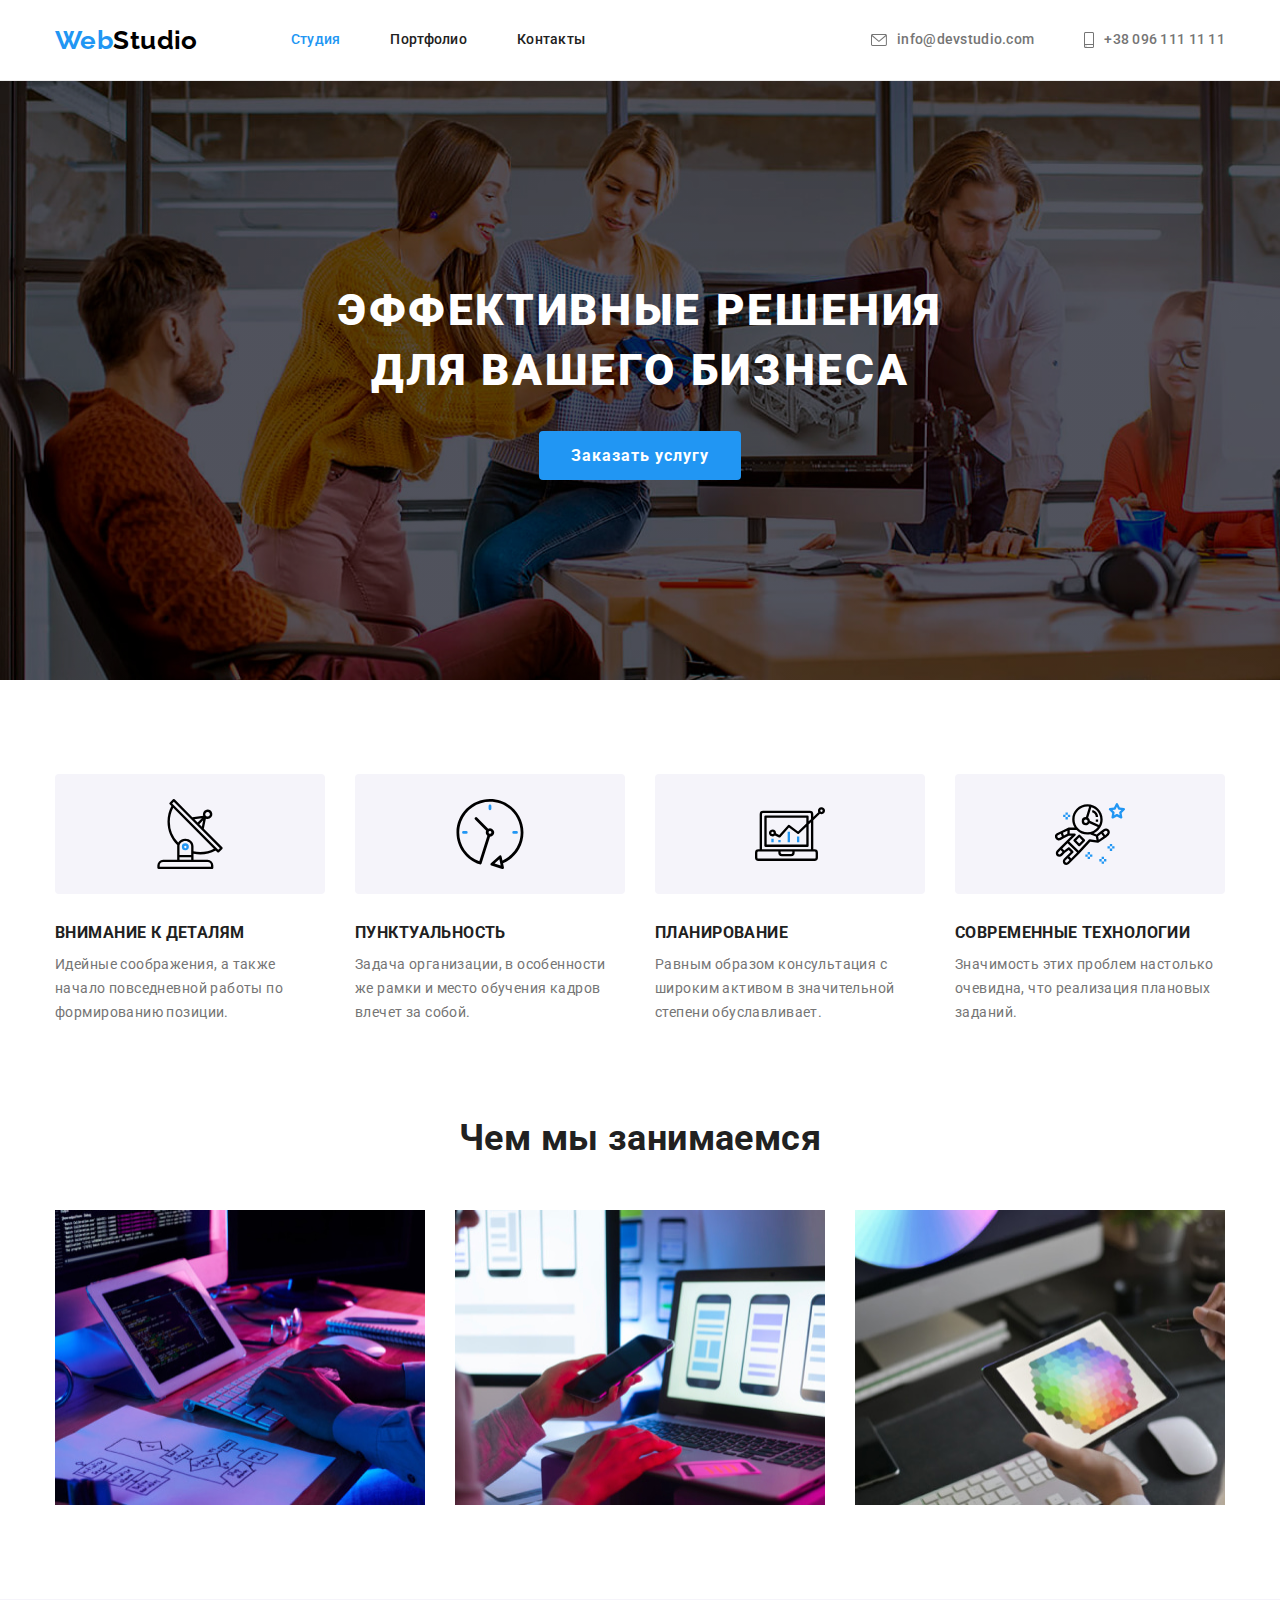
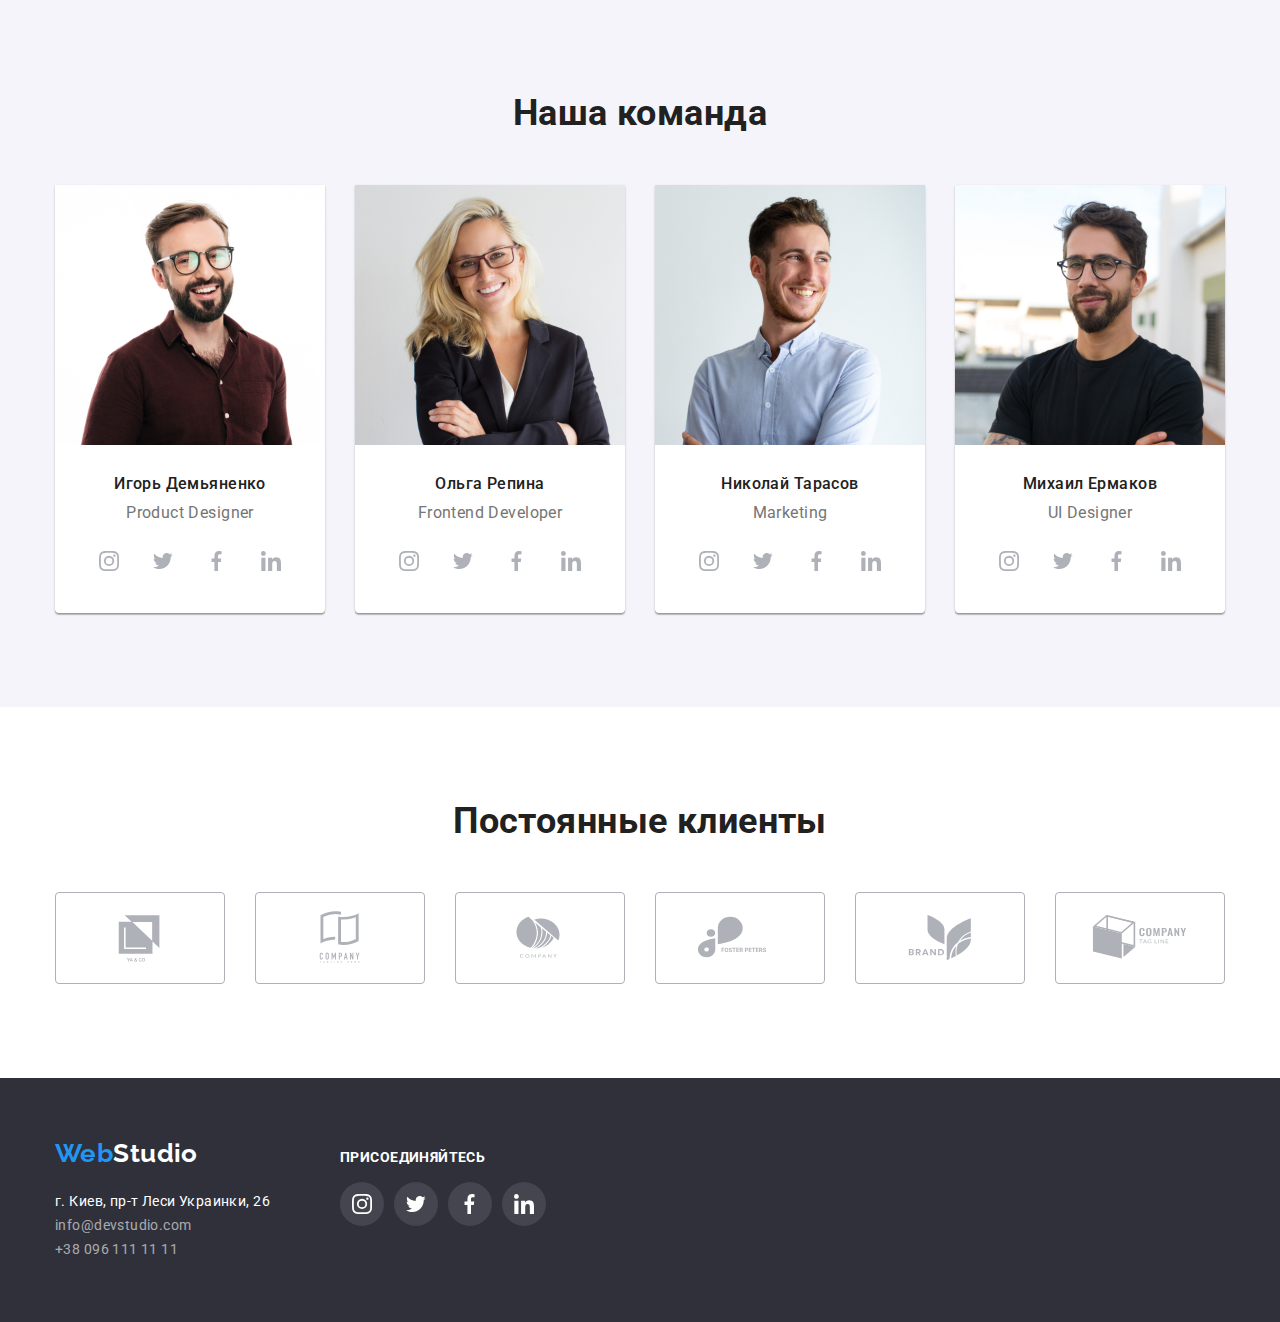
==== index.html @ 9d1e3dab "Initial commit" ====
<!DOCTYPE html>
<html lang="en">
  <head>
    <meta charset="UTF-8" />
    <meta http-equiv="X-UA-Compatible" content="IE=edge" />
    <meta name="viewport" content="width=device-width, initial-scale=1.0" />

    <title>Web Studio</title>
    <!-- шрифт, нормализация, css -->
    <link
      href="https://fonts.googleapis.com/css2?family=Raleway:wght@700&family=Roboto:wght@400;500;700;900&display=swap"
      rel="stylesheet"
    />
    <link rel="preconnect" href="https://fonts.googleapis.com" />
    <link rel="preconnect" href="https://fonts.gstatic.com" crossorigin />
    <link
      rel="stylesheet"
      href="https://cdn.jsdelivr.net/npm/modern-normalize@1.1.0/modern-normalize.min.css"
    />
    <link rel="stylesheet" href="./css/styles.css" />
  </head>

  <body class="body">
    <header class="header">
      <div class="container main-nav">
        <nav class="nav main-nav">
          <a class="logo" href="index.html"
            ><span class="logo-primary">Web</span
            ><span class="logo-secondary">Studio</span></a
          >
          <ul class="site-nav list">
            <li class="item">
              <a class="nav-link current" href="./index.html">Студия</a>
            </li>
            <li class="item">
              <a class="nav-link" href="./portfolio.html">Портфолио</a>
            </li>
            <li class="item"><a class="nav-link" href="">Контакты</a></li>
          </ul>
        </nav>
        <ul class="nav-address list">
          <li class="item addres-item">
            <a
              class="nav-mail"
              href="mailto:info@devstudio.com"
              aria-label="mail"
            >
              <svg class="icon-mail" width="16px" height="12px">
                <use href="./images/icons.svg#mail"></use>
              </svg>
              info@devstudio.com</a
            >
          </li>
          <li class="item addres-item">
            <a class="nav-tel" href="tel:+380961111111" aria-label="smartphone">
              <svg class="icon-smartphone" width="10px" height="16px">
                <use href="./images/icons.svg#smartphone"></use>
              </svg>
              +38 096 111 11 11
            </a>
          </li>
        </ul>
      </div>
    </header>

    <main>
      <!-- герой -->
      <section class="hero">
        <div class="container">
          <h1 class="hero-titel">Эффективные решения для вашего бизнеса</h1>
          <button class="hero-btn" name="button" data-modal-open>
            Заказать услугу
          </button>
        </div>
        <div class="backdrobe is-hidden" data-modal>
          <div class="modal">
            <button class="close" data-modal-close>закрыть</button>
          </div>
        </div>
      </section>

      <!-- особенности -->
      <section class="peculiarities">
        <div class="container container-peculiariries">
          <h2 class="visually-hidden">Особенности</h2>
          <ul class="peculiarities-list list">
            <li class="peculiarities-item">
              <div class="pecu-icon">
                <svg width="70px" height="70px">
                  <use href="./images/icons.svg#antenna"></use>
                </svg>
              </div>
              <h3 class="peculiarities-titel">Внимание к деталям</h3>
              <p class="peculiarities-disc">
                Идейные соображения, а также начало повседневной работы по
                формированию позиции.
              </p>
            </li>

            <li class="peculiarities-item">
              <div class="pecu-icon">
                <svg width="70px" height="70px">
                  <use href="./images/icons.svg#clock"></use>
                </svg>
              </div>
              <h3 class="peculiarities-titel">Пунктуальность</h3>
              <p class="peculiarities-disc">
                Задача организации, в особенности же рамки и место обучения
                кадров влечет за собой.
              </p>
            </li>

            <li class="peculiarities-item">
              <div class="pecu-icon">
                <svg width="70px" height="70px">
                  <use href="./images/icons.svg#diagram"></use>
                </svg>
              </div>

              <h3 class="peculiarities-titel">Планирование</h3>
              <p class="peculiarities-disc">
                Равным образом консультация с широким активом в значительной
                степени обуславливает.
              </p>
            </li>

            <li class="peculiarities-item">
              <div class="pecu-icon">
                <svg width="70px" height="70px">
                  <use href="./images/icons.svg#astronaut"></use>
                </svg>
              </div>

              <h3 class="peculiarities-titel">Современные технологии</h3>
              <p class="peculiarities-disc">
                Значимость этих проблем настолько очевидна, что реализация
                плановых заданий.
              </p>
            </li>
          </ul>
        </div>
      </section>

      <!-- Чем мы занимаемся -->
      <section class="discription">
        <div class="container container-discription">
          <h2 class="disc-titel">Чем мы занимаемся</h2>
          <ul class="disc-list list">
            <li class="disc-item">
              <img
                src="./img/img-2.jpg"
                alt="решение задач на компьютере"
                width="370"
                height="295"
              />
            </li>
            <li class="disc-item">
              <img
                src="./img/img.jpg"
                alt="эффектинвная работа за компьютером с телефоном"
                width="370"
                height="295"
              />
            </li>
            <li class="disc-item">
              <img
                src="./img/img-3.jpg"
                alt="работа на планшете"
                width="370"
                height="295"
              />
            </li>
          </ul>
        </div>
      </section>

      <!-- наша команда -->
      <section class="team">
        <div class="container container-team">
          <h2 class="team-titel">Наша команда</h2>
          <ul class="team-list">
            <li class="team-item list">
              <img
                class="team-photo"
                src="./img/демьяненнко.jpg"
                alt="фото Игоря Демьяненко"
                width="270"
                height="260"
              />

              <div class="team-card">
                <h3 class="team-name">Игорь Демьяненко</h3>
                <p class="team-position" lang="en">Product Designer</p>
                <ul class="team-icons">
                  <li class="team-icon">
                    <a class="team-link-icon" href="" aria-label="instagram">
                      <svg class="svg-icon" width="20px" height="20px">
                        <use href="./images/icons.svg#instagram"></use>
                      </svg>
                    </a>
                  </li>
                  <li class="team-icon">
                    <a class="team-link-icon" href="" aria-label="twitter">
                      <svg class="svg-icon" width="20px" height="20px">
                        <use href="./images/icons.svg#twitter"></use>
                      </svg>
                    </a>
                  </li>
                  <li class="team-icon">
                    <a class="team-link-icon" href="" aria-label="facebook">
                      <svg class="svg-icon" width="20px" height="20px">
                        <use href="./images/icons.svg#facebook"></use>
                      </svg>
                    </a>
                  </li>
                  <li class="team-icon">
                    <a class="team-link-icon" href="" aria-label="linkedin">
                      <svg class="svg-icon" width="20px" height="20px">
                        <use href="./images/icons.svg#linkedin"></use>
                      </svg>
                    </a>
                  </li>
                </ul>
              </div>
            </li>

            <li class="team-item list">
              <img
                class="team-photo"
                src="./img/Репина.jpg"
                alt="фото Ольги Репиной"
                width="270"
                height="260"
              />

              <div class="team-card">
                <h3 class="team-name">Ольга Репина</h3>
                <p class="team-position" lang="en">Frontend Developer</p>
                <ul class="team-icons">
                  <li class="team-icon">
                    <a class="team-link-icon" href="" aria-label="instagram">
                      <svg class="svg-icon" width="20px" height="20px">
                        <use href="./images/icons.svg#instagram"></use>
                      </svg>
                    </a>
                  </li>
                  <li class="team-icon">
                    <a class="team-link-icon" href="" aria-label="twitter">
                      <svg class="svg-icon" width="20px" height="20px">
                        <use href="./images/icons.svg#twitter"></use>
                      </svg>
                    </a>
                  </li>
                  <li class="team-icon">
                    <a class="team-link-icon" href="" aria-label="facebook">
                      <svg class="svg-icon" width="20px" height="20px">
                        <use href="./images/icons.svg#facebook"></use>
                      </svg>
                    </a>
                  </li>
                  <li class="team-icon">
                    <a class="team-link-icon" href="" aria-label="linkedin">
                      <svg class="svg-icon" width="20px" height="20px">
                        <use href="./images/icons.svg#linkedin"></use>
                      </svg>
                    </a>
                  </li>
                </ul>
              </div>
            </li>

            <li class="team-item list">
              <img
                class="team-photo"
                src="./img/Тарасов.jpg"
                alt="фото Николая Тарасова"
                width="270"
                height="260"
              />

              <div class="team-card">
                <h3 class="team-name">Николай Тарасов</h3>
                <p class="team-position" lang="en">Marketing</p>
                <ul class="team-icons">
                  <li class="team-icon">
                    <a class="team-link-icon" href="" aria-label="instagram">
                      <svg class="svg-icon" width="20px" height="20px">
                        <use href="./images/icons.svg#instagram"></use>
                      </svg>
                    </a>
                  </li>
                  <li class="team-icon">
                    <a class="team-link-icon" href="" aria-label="twitter">
                      <svg class="svg-icon" width="20px" height="20px">
                        <use href="./images/icons.svg#twitter"></use>
                      </svg>
                    </a>
                  </li>
                  <li class="team-icon">
                    <a class="team-link-icon" href="" aria-label="facebook">
                      <svg class="svg-icon" width="20px" height="20px">
                        <use href="./images/icons.svg#facebook"></use>
                      </svg>
                    </a>
                  </li>
                  <li class="team-icon">
                    <a class="team-link-icon" href="" aria-label="linkedin">
                      <svg class="svg-icon" width="20px" height="20px">
                        <use href="./images/icons.svg#linkedin"></use>
                      </svg>
                    </a>
                  </li>
                </ul>
              </div>
            </li>

            <li class="team-item list">
              <img
                class="team-photo"
                src="./img/Ермаков.jpg"
                alt="фото Михаила Ермакова"
                width="270"
                height="260"
              />

              <div class="team-card">
                <h3 class="team-name">Михаил Ермаков</h3>
                <p class="team-position" lang="en">UI Designer</p>
                <ul class="team-icons">
                  <li class="team-icon">
                    <a class="team-link-icon" href="" aria-label="instagram">
                      <svg class="svg-icon" width="20px" height="20px">
                        <use href="./images/icons.svg#instagram"></use>
                      </svg>
                    </a>
                  </li>
                  <li class="team-icon">
                    <a class="team-link-icon" href="" aria-label="twitter">
                      <svg class="svg-icon" width="20px" height="20px">
                        <use href="./images/icons.svg#twitter"></use>
                      </svg>
                    </a>
                  </li>
                  <li class="team-icon">
                    <a class="team-link-icon" href="" aria-label="facebook">
                      <svg class="svg-icon" width="20px" height="20px">
                        <use href="./images/icons.svg#facebook"></use>
                      </svg>
                    </a>
                  </li>
                  <li class="team-icon">
                    <a class="team-link-icon" href="" aria-label="linkedin">
                      <svg class="svg-icon" width="20px" height="20px">
                        <use href="./images/icons.svg#linkedin"></use>
                      </svg>
                    </a>
                  </li>
                </ul>
              </div>
            </li>
          </ul>
        </div>
      </section>

      <section class="clients">
        <div class="container">
          <h2 class="clients-titel">Постоянные клиенты</h2>
          <ul class="clients-list">
            <li class="clients-item">
              <a class="clients-link" href="" aria-label="Logo1">
                <svg class="clients-icon">
                  <use href="./images/icons.svg#Logo-1"></use>
                </svg>
              </a>
            </li>
            <li class="clients-item">
              <a class="clients-link" href="" aria-label="Logo2">
                <svg class="clients-icon">
                  <use href="./images/icons.svg#Logo-2"></use>
                </svg>
              </a>
            </li>
            <li class="clients-item">
              <a class="clients-link" href="" aria-label="Logo3">
                <svg class="clients-icon">
                  <use href="./images/icons.svg#Logo-3"></use>
                </svg>
              </a>
            </li>
            <li class="clients-item">
              <a class="clients-link" href="" aria-label="Logo4">
                <svg class="clients-icon">
                  <use href="./images/icons.svg#Logo-4"></use>
                </svg>
              </a>
            </li>
            <li class="clients-item">
              <a class="clients-link" href="" aria-label="Logo5">
                <svg class="clients-icon">
                  <use href="./images/icons.svg#Logo-5"></use>
                </svg>
              </a>
            </li>
            <li class="clients-item">
              <a class="clients-link" href="" aria-label="Logo6">
                <svg class="clients-icon">
                  <use href="./images/icons.svg#Logo-6"></use>
                </svg>
              </a>
            </li>
          </ul>
        </div>
      </section>
    </main>

    <footer class="footer">
      <div class="container footer-container">
        <div class="addres">
          <a class="logo" href="index.html"
            ><span class="logo-primary">Web</span
            ><span class="logo-tertiary">Studio</span></a
          >
          <address class="footer-address">
            <ul class="footer-list">
              <li class="footer-item">
                <a
                  class="footer-maps"
                  href="https://www.google.com.ua/maps/place/бул.+Леси+Украинки,+26,+Киев,+02000/@50.4265807,30.5361971,17z/data=!3m1!4b1!4m5!3m4!1s0x40d4cf0e033ecbe9:0x57a4dffefec77da0!8m2!3d50.4265807!4d30.5383858?hl=ru"
                  target="_blank"
                  rel="noreferrer noopener"
                  >г. Киев, пр-т Леси Украинки, 26</a
                >
              </li>
              <li class="footer-item">
                <a class="footer-link" href="mailto:info@devstudio.com"
                  >info@devstudio.com</a
                >
              </li>
              <li class="footer-item">
                <a class="footer-link" href="tel:+380961111111"
                  >+38 096 111 11 11</a
                >
              </li>
            </ul>
          </address>
        </div>

        <div class="connection">
          <h2 class="social">ПРИСОЕДИНЯЙТЕСЬ</h2>
          <ul class="social-list">
            <li class="social-item">
              <a class="footer-link-icon" href="" aria-label="instagram">
                <svg class="footer-icon">
                  <use href="./images/icons.svg#instagram"></use>
                </svg>
              </a>
            </li>
            <li class="social-item">
              <a class="footer-link-icon" href="" aria-label="twitter">
                <svg class="footer-icon">
                  <use href="./images/icons.svg#twitter"></use>
                </svg>
              </a>
            </li>
            <li class="social-item">
              <a class="footer-link-icon" href="" aria-label="facebook">
                <svg class="footer-icon">
                  <use href="./images/icons.svg#facebook"></use>
                </svg>
              </a>
            </li>
            <li class="social-item">
              <a class="footer-link-icon" href="" aria-label="linkedin">
                <svg class="footer-icon">
                  <use href="./images/icons.svg#linkedin"></use>
                </svg>
              </a>
            </li>
          </ul>
        </div>
      </div>
    </footer>

    <script src="./js/modal.js"></script>
  </body>
</html>
---- css/styles.css ----
/* #212121 заголовки
#757575 текст р
#2196F3 кнопка в герое ссылки ховер часть лого
#FFFFFF адрес в футере, н1 в герое, кнопки в ховере лого в футере
#000000 лого в навигации

E5E5E5  основной почти белый секция особенности и все портфолио
F5F4FA наша команда 
2F303A герой и футер 
FFFFFF навигация ;*/

:root {
  --primary-text-color: #757575;
  --titel-text-color: #212121;
  --accent-color: #2196f3;
  --primary-white-color: #ffffff;
}

/* body */
.body {
  /* убрать 8 px марджина авто от браузера
  margin: 0 не нужно потому что есть normolise css */
  font-family: "Roboto", sans-serif;
  font-style: normal;
  font-weight: 400;
  font-size: 14px;
  line-height: 1.71;
  letter-spacing: 0.03em;
  color: var(--primary-text-color);
}

/*  убрать точки у списков, сброс отступов */
.list {
  list-style-type: none;
  margin: 0;
  padding: 0;
}

/* скрыть заголовки */
.visually-hidden {
  position: absolute;
  width: 1px;
  height: 1px;
  margin: -1px;
  border: 0;
  padding: 0;

  white-space: nowrap;
  clip-path: inset(100%);
  clip: rect(0 0 0 0);
  overflow: hidden;
}

.header {
  /* position: fixed;
  width: 100%;
  min-height: 80px;
  top: 0;
  left: 0; */

  background-color: var(--primary-white-color);
  border-bottom: 1px solid #ececec;
}

.main-nav {
  display: flex;
  align-items: center;
}

/* logo */
.logo {
  font-family: "Raleway";
  font-weight: 700;
  font-size: 26px;
  line-height: 1.19;
}
.logo-primary {
  color: var(--accent-color);
}
.logo-secondary {
  color: #000000;
}
.logo-tertiary {
  color: var(--primary-white-color);
}

/* подсветка активной страницы ??? */
.nav-link.current {
  color: var(--accent-color);
}

/* навигация */

.site-nav {
  display: flex;
  margin-left: 93px;

  font-weight: 500;
  font-size: 14px;
  line-height: 1.14;
  letter-spacing: 0.02em;
  list-style: none;
}

.site-nav .item {
  margin-right: 50px;
}

.site-nav .item:last-child {
  margin-right: 0;
}

.nav-address {
  display: flex;
  margin-left: auto;

  font-weight: 500;
  line-height: 1.14;
  letter-spacing: 0.02em;
  list-style: none;
}

/* дай отступ соседу. при добавлении кнопок не нужно будет редактировать что-то типа last child */
.nav-address .item + .item {
  margin-left: 50px;
}

.nav-mail,
.nav-tel {
  display: flex;
  align-items: center;
  justify-content: center;
}

.icon-mail,
.icon-smartphone {
  fill: #757575;
  margin-right: 10px;
}

.nav-mail {
  fill: #757575;
}

.nav-link {
  display: block;
  padding-top: 32px;
  padding-bottom: 32px;
}

.nav-link,
.logo {
  color: var(--titel-text-color);
  text-decoration: none;
}

.nav-link:hover,
.nav-link:focus {
  color: var(--accent-color);
  fill: var(--accent-color);
}

.nav-mail,
.nav-tel {
  padding-top: 32px;
  padding-bottom: 32px;
  color: inherit;
  text-decoration: none;
}

.nav-mail:hover,
.nav-mail:focus,
.nav-tel:hover,
.nav-tel:focus {
  color: #2196f3;
  fill: var(--accent-color);
}

/* секция герой */

.hero {
  max-width: 1600px;
  text-align: center;
  margin-left: auto;
  margin-right: auto;
  padding-top: 200px;
  padding-bottom: 200px;

  background-image: linear-gradient(
      to right,
      rgba(0, 0, 0, 0.4),
      rgba(0, 0, 0, 0.4)
    ),
    url(../images/hero_bg.jpg);
  background-repeat: no-repeat;
}

.hero-titel {
  margin-top: 0;
  margin-left: auto;
  margin-right: auto;
  margin-bottom: 30px;
  /* padding-bottom: 30px; */
  width: 696px;

  font-weight: 900;
  font-size: 44px;
  line-height: 1.36;
  letter-spacing: 0.06em;
  text-transform: uppercase;
  color: var(--primary-white-color);
}

.hero,
.footer {
  background-color: #2f303a;
}

.hero-btn {
  padding: 10px 32px;

  /* font-family: inherit что бы кнопка наследовало */
  font-weight: 700;
  font-size: 16px;
  line-height: 1.85;
  letter-spacing: 0.06em;
  color: var(--primary-white-color);
  background-color: var(--accent-color);
  cursor: pointer;
  border-radius: 4px;
  border: none;
  min-width: 200px;
  text-align: center;
}
.hero-btn:hover,
.hero-btn:focus {
  background-color: #188ce8;
}

.backdrobe {
  position: fixed;
  top: 0;
  left: 0;

  width: 100%;
  height: 100%;

  background-color: rgba(0, 0, 0, 20%);
}

.backdrobe.is-hidden {
  opacity: 0;
  pointer-events: none;
}

.modal {
  position: absolute;
  top: 20%;
  left: 50%;
  transform: translate(-50%, -50%);

  width: 528px;
  height: 581px;

  box-shadow: 0px 1px 3px rgba(0, 0, 0, 0.12), 0px 1px 1px rgba(0, 0, 0, 0.14),
    0px 2px 1px rgba(0, 0, 0, 0.2);
  border-radius: 4px;
  background-color: var(--primary-white-color);
}

.close {
  width: 30px;
  height: 30px;

  background: #ffffff;

  border-radius: 50%;
  border: 1px solid rgba(0, 0, 0, 0.1);
  box-sizing: border-box;
}

/* секция особенности */
.peculiarities {
  padding-top: 94px;
  padding-bottom: 94px;
}

.peculiarities-titel {
  margin-top: 0;
  margin-bottom: 10px;
  font-weight: 700;
  line-height: 1.14;
  text-transform: uppercase;
  color: var(--titel-text-color);
}

.peculiarities-list {
  display: flex;
}

.peculiarities-item {
  width: 270px;
  margin-right: 30px;
}

.pecu-icon {
  width: 270px;
  height: 120px;
  background-color: #f5f4fa;
  border-radius: 4px;

  margin-bottom: 30px;

  display: flex;
  justify-content: center;
  align-items: center;
}

.peculiarities-item:last-child {
  margin-right: 0px;
}

/* .peculiarities-item. .items + .items {
  margin-right: 0px;
} */

.peculiarities-disc {
  margin: 0;
  padding: 0;
  width: 270;
  line-height: 1.7;
}

.container-peculiariries {
  width: 1200px;
  margin-left: auto;
  margin-right: auto;
}

/* секция чем мы занимаемся */

.discription {
  padding-bottom: 94px;
}

.container-discription {
  width: 1200px;
  margin-left: auto;
  margin-right: auto;
}

.disc-titel {
  margin: 0;
  margin-bottom: 50px;
  padding: 0;
  text-align: center;
}

.disc-list {
  display: flex;
}

.disc-item {
  margin-right: 30px;
}

.disc-item:last-child {
  margin-right: 0;
}

.disc-picture {
  display: inline-block;
}

img {
  display: block;
}

/* секция наша команда */
.team {
  padding-top: 94px;
  padding-bottom: 94px;

  background-color: #f5f4fa;
}
.container-team {
  width: 1200px;
  margin-left: auto;
  margin-right: auto;
}

.team-list {
  padding-left: 0;
  margin-top: 0;
  margin-bottom: 0;
  display: flex;
}

.team-item {
  margin-right: 30px;
  background-color: var(--primary-white-color);
  box-shadow: 0px 1px 3px rgba(0, 0, 0, 0.12), 0px 1px 1px rgba(0, 0, 0, 0.14),
    0px 2px 1px rgba(0, 0, 0, 0.2);
  border-radius: 0px 0px 4px 4px;
}

.team-item:nth-child(4n) {
  margin-right: 0px;
}

.team-titel {
  margin: 0;
  padding: 0;

  margin-bottom: 50px;
  text-align: center;
}

.team-name {
  margin: 0;
  margin-bottom: 10px;

  font-weight: 500;
  font-size: 16px;
  line-height: 1.18;
}
.team-position {
  font-size: 16px;
  line-height: 1.18;
  margin: 0;
  margin-bottom: 16px;
}

.team-card {
  padding-top: 30px;
  padding-bottom: 30px;
  text-align: center;
}

.team-photo {
  display: block;
}

.team-icons {
  list-style-type: none;
  display: flex;
  padding-left: 0;
  justify-content: center;
}

.team-icon:not(:last-child) {
  margin-right: 10px;
}

.team-link-icon {
  display: flex;
  justify-content: center;
  align-items: center;
  width: 44px;
  height: 44px;

  background-color: var(--primary-white-color);
  border-radius: 50%;
}

.team-link-icon:hover,
.team-link-icon:focus {
  background-color: var(--accent-color);
}

.team-link-icon:hover .svg-icon,
.team-link-icon:focus .svg-icon {
  fill: var(--primary-white-color);
}

.team-link-icon {
  fill: #afb1b8;
}

/* постоянные клиенты */
.clients {
  padding-top: 94px;
  padding-bottom: 94px;
}

.clients-titel {
  margin: 0;
  margin-bottom: 50px;
  text-align: center;
}

.clients-list {
  display: flex;
  list-style-type: none;
  padding: 0;
  margin: 0;
}

.clients-item {
  display: flex;
  justify-content: center;
  align-items: center;

  width: 170px;
  height: 92px;
  margin-right: 30px;

  border: 1px solid #afb1b8;
  box-sizing: border-box;
  border-radius: 4px;

  cursor: pointer;
}
.clients-item:last-child {
  margin-right: 0;
}

.clients-link {
  display: flex;
  justify-content: center;
  align-items: center;
  box-sizing: border-box;

  width: 100%;
  height: 100%;

  color: currentColor;
  cursor: pointer;
}

.clients-item:hover,
.clients-item:focus {
  border-color: var(--accent-color);
}

.clients-link:hover .clients-icon,
.clients-link:focus .clients-icon {
  fill: var(--accent-color);
}

.clients-icon {
  width: 106px;
  height: 60px;
  fill: #afb1b8;
}

/* заголовки h2 */
.disc-titel,
.team-titel,
.clients-titel {
  font-weight: 700;
  font-size: 36px;
  line-height: 1.16;
}

.team-titel,
.team-name,
.heading-title,
.disc-titel,
.clients-titel {
  color: var(--titel-text-color);
}

/* страница портфолио */
/* портфолио фильтр кнопки */

.container-filters {
  width: 1200px;
  margin-left: auto;
  margin-right: auto;
  padding-left: 15px;
  padding-right: 15px;
}

.filters {
  margin-bottom: 50px;
  display: flex;
  justify-content: center;
}

.filter-btn {
  padding: 6px 22px;
  border: none;
  min-width: 73px;
  max-width: 145px;
  text-align: center;

  font-family: Roboto;
  font-weight: 500;
  font-size: 16px;
  line-height: 1.62;
  text-align: center;
  color: var(--titel-text-color);
  background-color: F5F4FA;
  cursor: pointer;
  border-radius: 4px;
}

.filter-btn:hover,
.filter-btn:focus {
  color: var(--primary-white-color);
  background-color: var(--accent-color);
  cursor: pointer;
  filter: drop-shadow(0px 4px 4px rgba(0, 0, 0, 0.25));
}

.filter-item {
  margin-right: 8px;
}

.filter-item:nth-child(5n) {
  margin-right: 0px;
}

/* портфолио список  */

.main-lists {
  margin-top: 94px;
  margin-bottom: 94px;
}

/* убрать подчеркивание */
.project-link,
.footer-maps {
  text-decoration: none;
}

/* портфолио картинки */

.projects {
  display: flex;
  flex-wrap: wrap;
  margin-left: -30px;
  margin-bottom: -30px;
  border: #000000;
}

.project-list {
  flex-basis: calc(100% / 3 - 30px);
  margin-left: 30px;
  margin-bottom: 30px;
}

.project-list:hover,
.project-list:focus {
  box-shadow: 0px 1px 1px rgba(0, 0, 0, 0.12), 0px 4px 4px rgba(0, 0, 0, 0.06),
    1px 4px 6px rgba(0, 0, 0, 0.16);
}

.portfolio-image {
  margin: 0px;
}

/* .project-wrap {
  position: relative;
}

.project-wrap::before {
  content: "";
  position: absolute;
  display: block;

  width: 100%;
  height: 100%;

  background-color: var(--accent-color);

  opacity: 0;
}

.product-action {
  display: flex;
  position: absolute;

  width: 322px;
  height: 168px;

  left: 50%;
  top: 50%;
  transform: translate(-50%, -50%);

  color: var(--primary-white-color);

  opacity: 0;
}

.project-link:hover .project-wrap::before {
  opacity: 1;
}
.project-link:focus .project-wrap::before {
  opacity: 1;
}

.project-link:hover .product-action {
  opacity: 1;
}
.project-link:focus .product-action {
  opacity: 1;
} */

.project-wrap {
  position: relative;
}

.project-wrap::before {
  content: "";
  position: absolute;
  display: inline-block;

  width: 100%;
  height: 100%;

  background-color: rgb(23, 138, 232, 90%);

  opacity: 0;
}

.product-text {
  display: flex;
  align-items: center;
  justify-content: center;
  color: var(--primary-white-color);
}

.product-action {
  position: absolute;

  width: 100%;
  height: 100%;

  top: 50%;
  left: 50%;
  transform: translate(-50%, -50%);

  opacity: 0;
}

.project-link:hover .project-wrap::before,
.project-link:focus .project-wrap::before {
  opacity: 1;
}

.project-link:hover .product-action,
.project-link:focus .product-action {
  opacity: 1;
}

.container-projects {
  font-weight: 370px;
  padding-top: 20px;
  padding-left: 24px;
  padding-bottom: 20px;
  padding-right: 24px;
  border-left: 1px solid #eeeeee;
  border-bottom: 1px solid #eeeeee;
  border-right: 1px solid #eeeeee;
}

.portfolio-title {
  margin: 0;
  color: var(--primary-text-color);
  font-family: Roboto;
  font-size: 16px;
  line-height: 1.87;
}

.heading-title {
  margin: 0;
  margin-bottom: 4px;
  font-weight: 700;
  font-size: 18px;
  line-height: 2;
  letter-spacing: 0.06em;
}

/* футер для двух страниц */
.footer-container {
  display: flex;
  align-items: baseline;
}

footer {
  padding-top: 60px;
  padding-bottom: 60px;
}

.addres {
  margin-right: 70px;
}

.footer-address {
  margin-top: 20px;
  font-style: normal;
}

.footer-list {
  list-style: none;
  padding: 0;
  margin-top: 0px;
  margin-bottom: 0px;
}
.footer-link {
  display: block;
  text-decoration: none;
  color: rgba(255, 255, 255, 0.6);
}

.footer-maps {
  display: block;
  color: var(--primary-white-color);
}
.footer-maps:hover,
.footer-maps:focus {
  color: var(--accent-color);
}

.footer-link:hover,
.footer-link:focus {
  color: var(--accent-color);
}

.footer-block {
  display: flex;
  align-items: center;
  justify-content: center;
}

.social {
  font-weight: 700;
  font-size: 14px;
  line-height: 1, 14;
  letter-spacing: 0.03em;
  color: #ffffff;
  margin-top: 0;
}

.social-list {
  display: flex;
  justify-content: center;
  align-items: center;

  margin: 0;
  padding: 0;

  list-style-type: none;
}

.social-item {
  margin-right: 10px;
}

.social-item:last-child {
  margin-right: 0;
}

.footer-link-icon {
  display: flex;
  justify-content: center;
  align-items: center;

  height: 44px;
  width: 44px;
  border-radius: 50%;

  background-color: rgb(255, 255, 255, 10%);
  background-repeat: no-repeat;
  background-position: center;
}

.footer-link-icon:hover,
.footer-link-icon:focus {
  background-color: var(--accent-color);
}

.footer-icon {
  fill: var(--primary-white-color);
  width: 20px;
  height: 20px;
}

.container {
  width: 1200px;
  margin-left: auto;
  margin-right: auto;
  padding-left: 15px;
  padding-right: 15px;
}
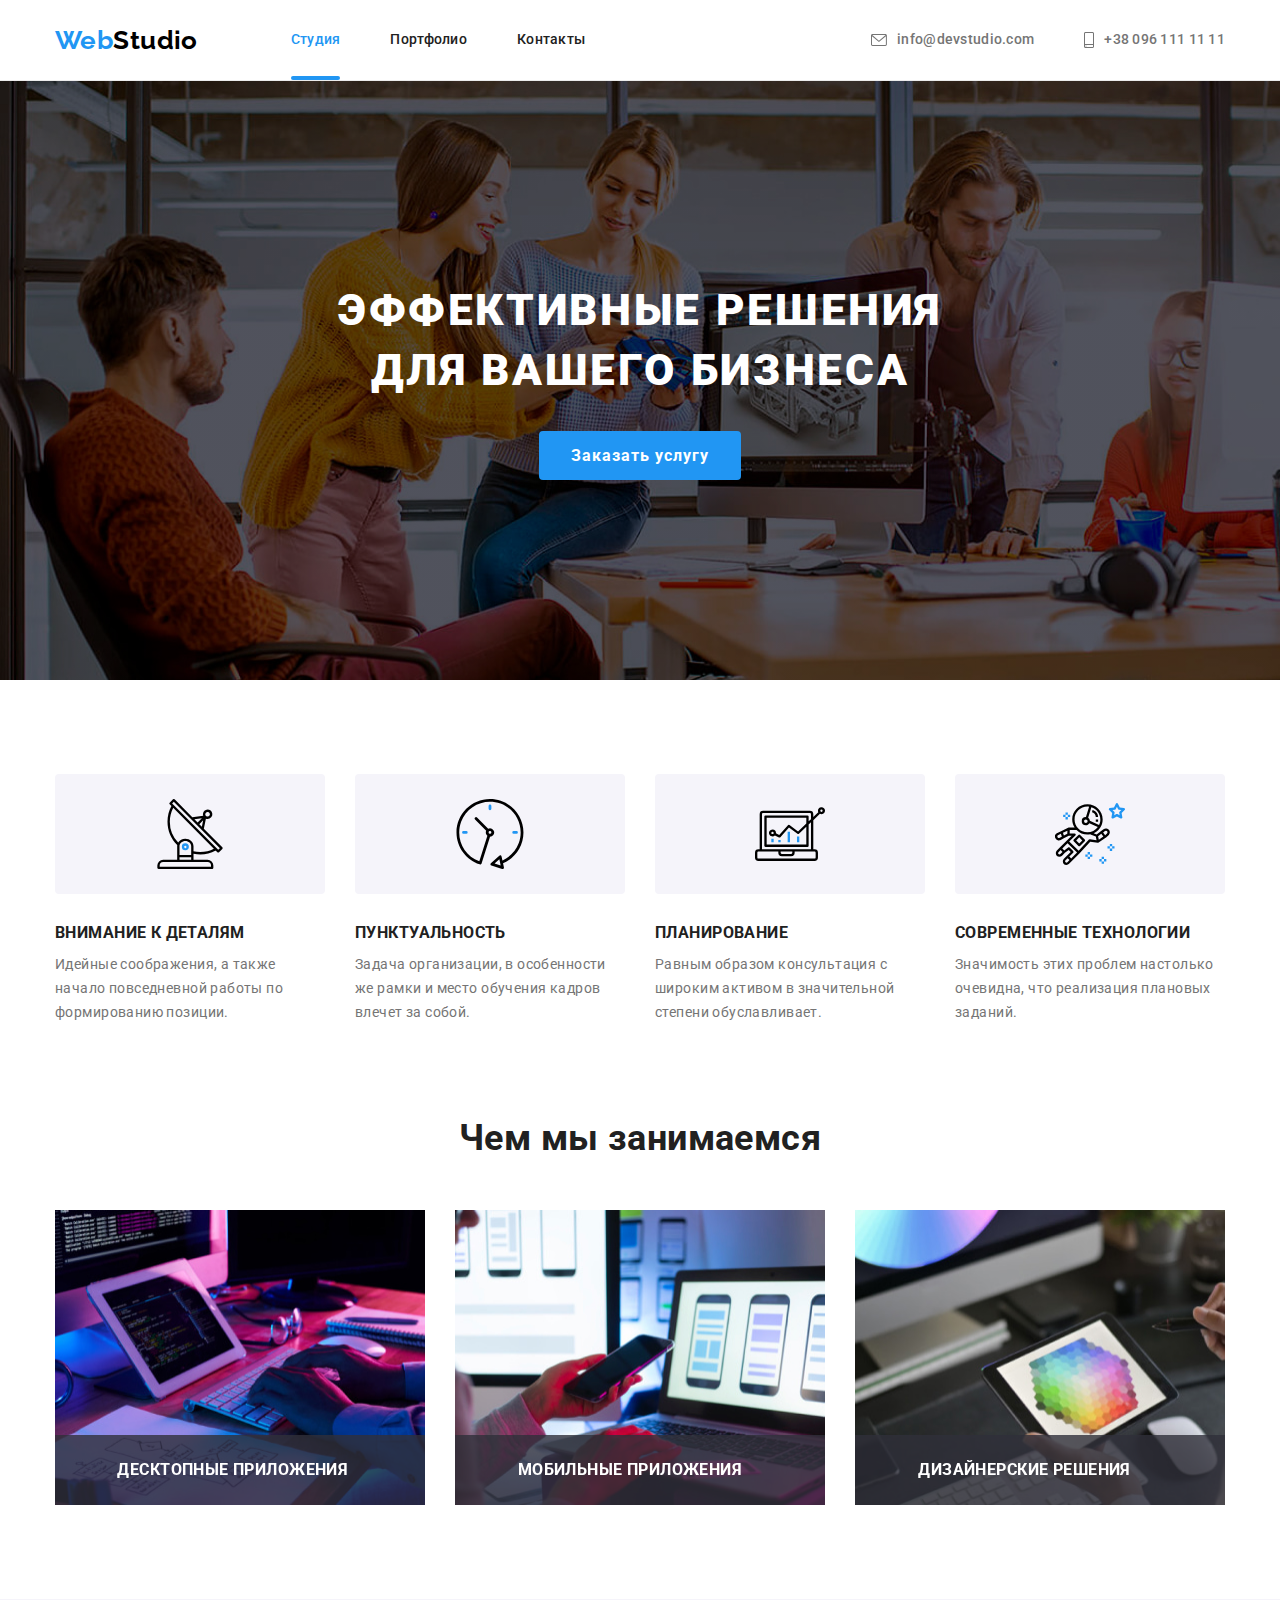
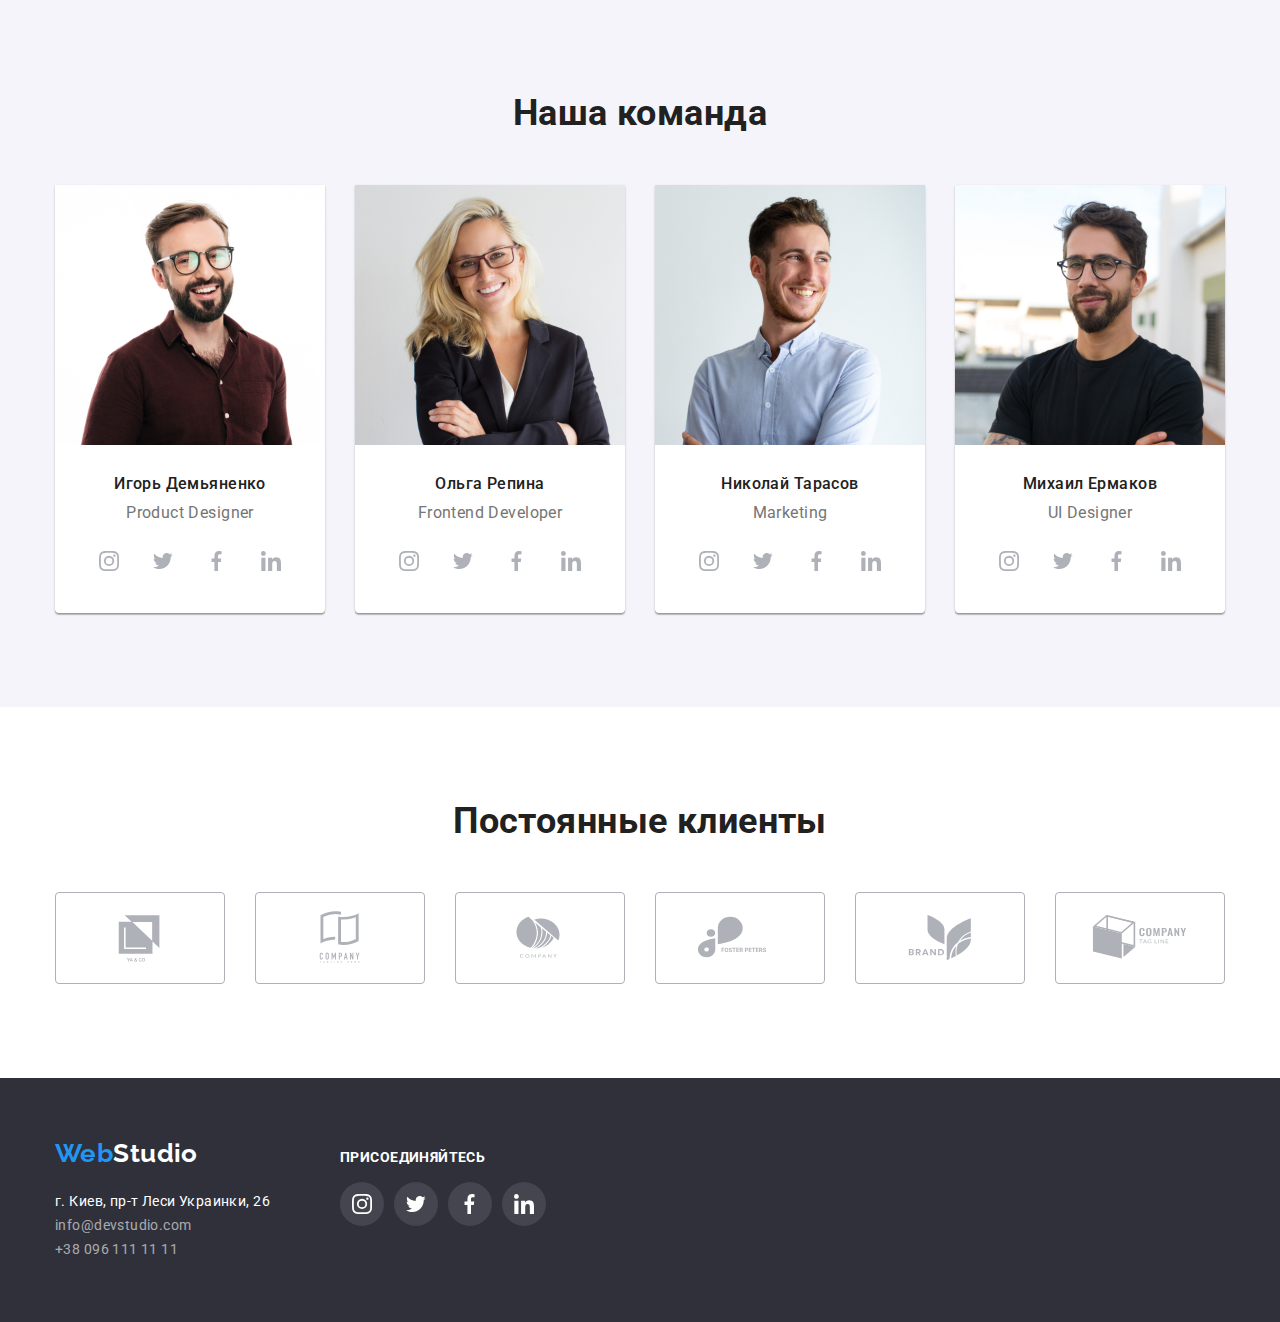
==== commit e3ce9fb5: "попытка 2" ====
--- a/index.html
+++ b/index.html
@@ -147,28 +147,45 @@
           <h2 class="disc-titel">Чем мы занимаемся</h2>
           <ul class="disc-list list">
             <li class="disc-item">
-              <img
-                src="./img/img-2.jpg"
-                alt="решение задач на компьютере"
-                width="370"
-                height="295"
-              />
+              <div class="disc-wrap">
+                <img
+                  src="./img/img-2.jpg"
+                  alt="решение задач на компьютере"
+                  width="370"
+                  height="295"
+                />
+
+                <div class="disc-text">
+                  <h3>Десктопные приложения</h3>
+                </div>
+              </div>
             </li>
             <li class="disc-item">
-              <img
-                src="./img/img.jpg"
-                alt="эффектинвная работа за компьютером с телефоном"
-                width="370"
-                height="295"
-              />
+              <div class="disc-wrap">
+                <img
+                  src="./img/img.jpg"
+                  alt="эффектинвная работа за компьютером с телефоном"
+                  width="370"
+                  height="295"
+                />
+
+                <div class="disc-text">
+                  <h3>Мобильные приложения</h3>
+                </div>
+              </div>
             </li>
             <li class="disc-item">
-              <img
-                src="./img/img-3.jpg"
-                alt="работа на планшете"
-                width="370"
-                height="295"
-              />
+              <div class="disc-wrap">
+                <img
+                  src="./img/img-3.jpg"
+                  alt="работа на планшете"
+                  width="370"
+                  height="295"
+                />
+                <div class="disc-text">
+                  <h3>Дизайнерские решения</h3>
+                </div>
+              </div>
             </li>
           </ul>
         </div>
--- a/css/styles.css
+++ b/css/styles.css
@@ -87,6 +87,21 @@
 /* подсветка активной страницы ??? */
 .nav-link.current {
   color: var(--accent-color);
+  position: relative;
+}
+
+.nav-link.current::after {
+  content: "";
+  position: absolute;
+  bottom: 0;
+  left: 0;
+
+  width: 100%;
+  height: 4px;
+
+  border-radius: 2px;
+
+  background-color: var(--accent-color);
 }
 
 /* навигация */
@@ -376,6 +391,41 @@
   display: block;
 }
 
+.disc-wrap {
+  position: relative;
+}
+
+.disc-wrap::before {
+  content: "";
+  position: absolute;
+  display: inline-block;
+
+  left: 0%;
+  bottom: 0;
+
+  width: 100%;
+  height: 70px;
+
+  background-color: rgba(47, 48, 58, 0.8);
+}
+
+.disc-text {
+  position: absolute;
+  top: 90%;
+  left: 20%;
+  transform: translate(-5%, -60%);
+
+  font-style: normal;
+  font-weight: 700;
+  font-size: 14px;
+  line-height: 1.14;
+  text-align: center;
+  letter-spacing: 0.03em;
+  text-transform: uppercase;
+
+  color: var(--primary-white-color);
+}
+
 /* секция наша команда */
 .team {
   padding-top: 94px;
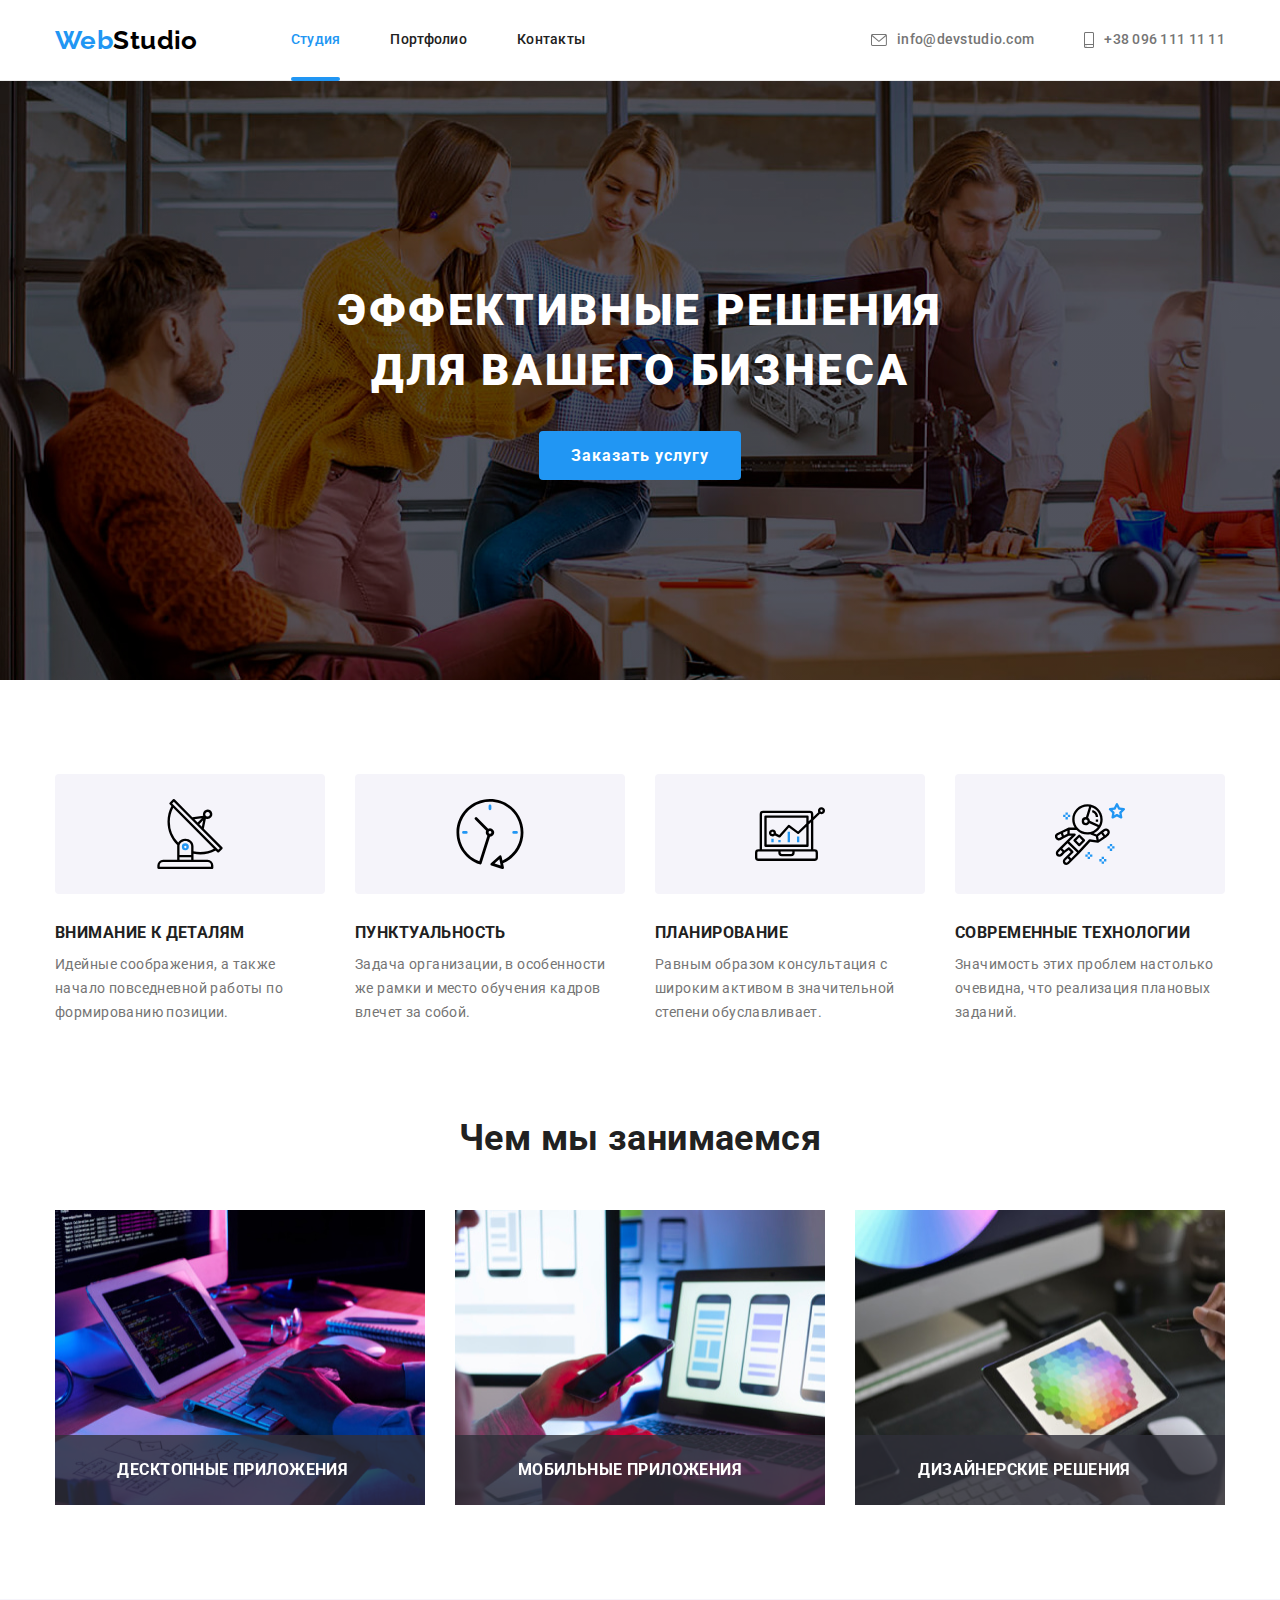
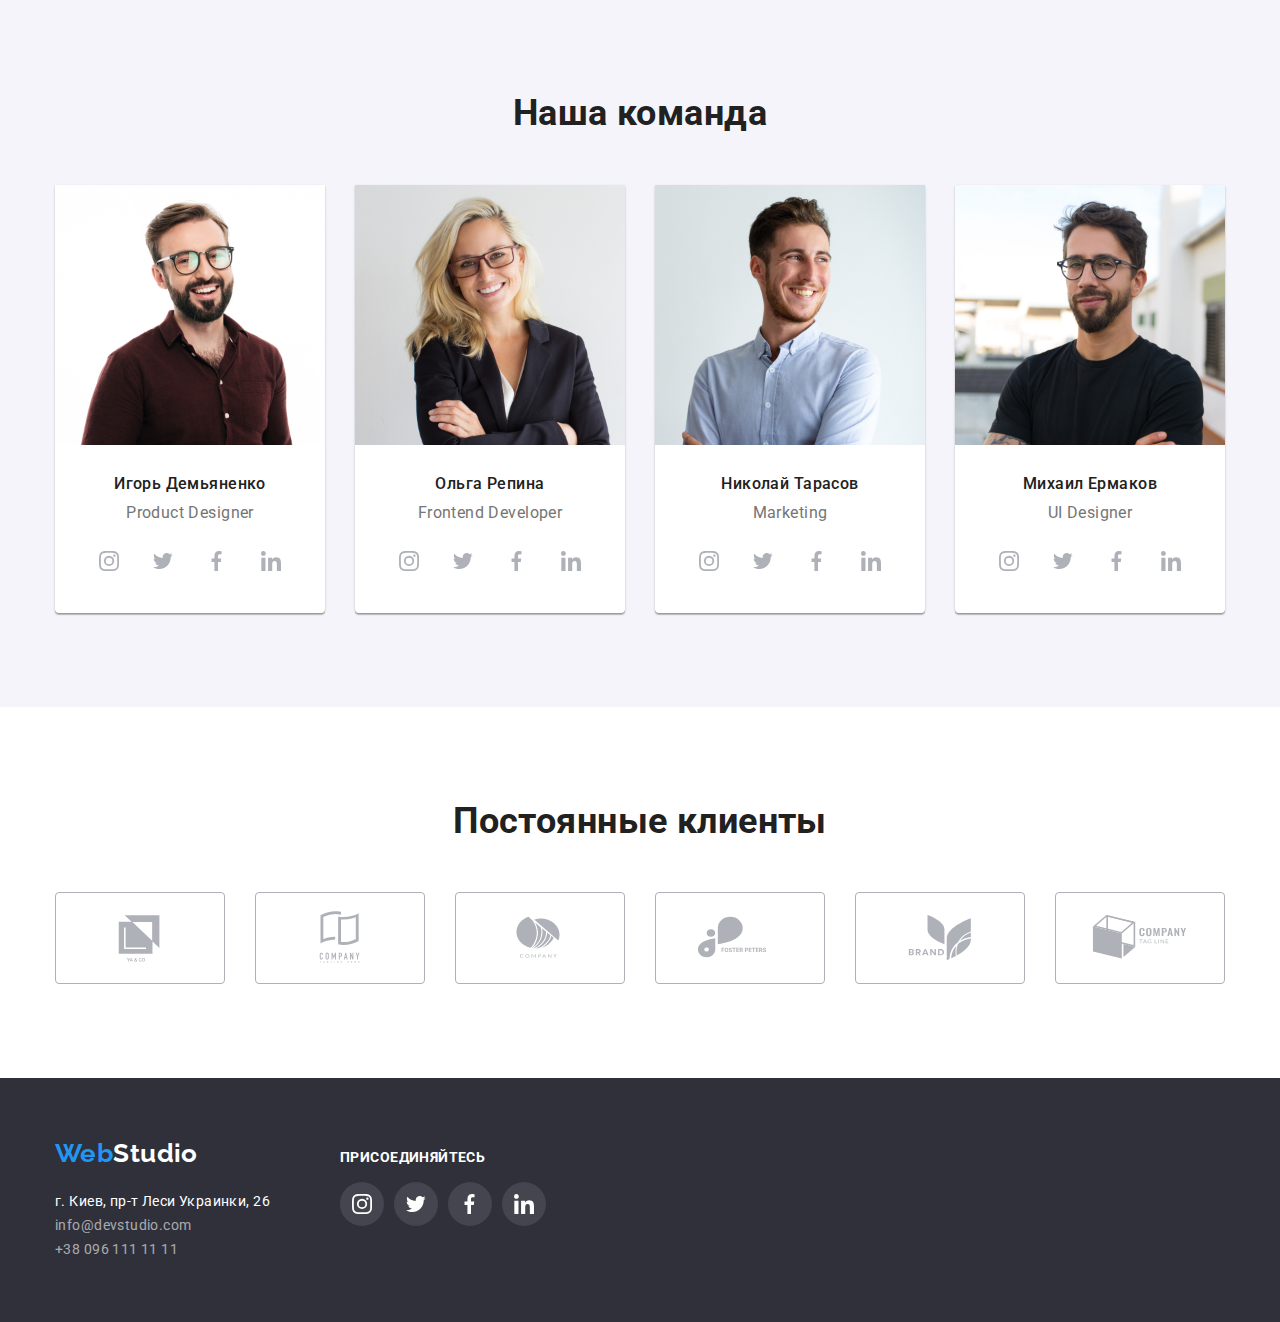
==== commit fd06d7bd: "1/1" ====
--- a/index.html
+++ b/index.html
@@ -41,19 +41,23 @@
         <ul class="nav-address list">
           <li class="item addres-item">
             <a
-              class="nav-mail"
+              class="nav-contacts"
               href="mailto:info@devstudio.com"
               aria-label="mail"
             >
-              <svg class="icon-mail" width="16px" height="12px">
+              <svg class="nav-icon" width="16px" height="12px">
                 <use href="./images/icons.svg#mail"></use>
               </svg>
               info@devstudio.com</a
             >
           </li>
           <li class="item addres-item">
-            <a class="nav-tel" href="tel:+380961111111" aria-label="smartphone">
-              <svg class="icon-smartphone" width="10px" height="16px">
+            <a
+              class="nav-contacts"
+              href="tel:+380961111111"
+              aria-label="smartphone"
+            >
+              <svg class="nav-icon" width="10px" height="16px">
                 <use href="./images/icons.svg#smartphone"></use>
               </svg>
               +38 096 111 11 11
--- a/css/styles.css
+++ b/css/styles.css
@@ -14,6 +14,7 @@
   --titel-text-color: #212121;
   --accent-color: #2196f3;
   --primary-white-color: #ffffff;
+  --cubic: cubic-bezier(0.4, 0, 0.2, 1)
 }
 
 /* body */
@@ -96,6 +97,8 @@
   bottom: 0;
   left: 0;
 
+  bottom: -1px;
+
   width: 100%;
   height: 4px;
 
@@ -140,27 +143,20 @@
   margin-left: 50px;
 }
 
-.nav-mail,
-.nav-tel {
-  display: flex;
-  align-items: center;
-  justify-content: center;
-}
-
-.icon-mail,
-.icon-smartphone {
+.nav-icon {
   fill: #757575;
   margin-right: 10px;
-}
-
-.nav-mail {
-  fill: #757575;
+
+transition: fill 250ms var(--cubic);
 }
 
 .nav-link {
   display: block;
   padding-top: 32px;
   padding-bottom: 32px;
+
+  transition: color 250ms var(--cubic);
+
 }
 
 .nav-link,
@@ -175,19 +171,28 @@
   fill: var(--accent-color);
 }
 
-.nav-mail,
-.nav-tel {
+.nav-contacts{
+    display: flex;
+    align-items: center;
+    justify-content: center;
+
   padding-top: 32px;
   padding-bottom: 32px;
+
   color: inherit;
   text-decoration: none;
-}
-
-.nav-mail:hover,
-.nav-mail:focus,
-.nav-tel:hover,
-.nav-tel:focus {
+
+  transition: color 250ms var(--cubic);
+
+}
+
+.nav-contacts:hover,
+.nav-contacts:focus{
   color: #2196f3;
+}
+
+.nav-contacts:hover .nav-icon,
+.nav-contacts:focus .nav-icon {
   fill: var(--accent-color);
 }
 
@@ -239,14 +244,20 @@
   font-size: 16px;
   line-height: 1.85;
   letter-spacing: 0.06em;
+
   color: var(--primary-white-color);
   background-color: var(--accent-color);
   cursor: pointer;
+
   border-radius: 4px;
   border: none;
+
   min-width: 200px;
   text-align: center;
-}
+
+  transition: background-color 250ms var(--cubic);
+}
+
 .hero-btn:hover,
 .hero-btn:focus {
   background-color: #188ce8;
@@ -511,6 +522,14 @@
 
   background-color: var(--primary-white-color);
   border-radius: 50%;
+
+  transition: background-color 250ms var(--cubic);
+  
+}
+
+.svg-icon {
+  transition: fill 250ms var(--cubic);
+  
 }
 
 .team-link-icon:hover,
@@ -560,7 +579,11 @@
   border-radius: 4px;
 
   cursor: pointer;
-}
+
+
+  transition: border-color 250ms var(--cubic);
+}
+
 .clients-item:last-child {
   margin-right: 0;
 }
@@ -576,11 +599,15 @@
 
   color: currentColor;
   cursor: pointer;
+
+  
 }
 
 .clients-item:hover,
 .clients-item:focus {
   border-color: var(--accent-color);
+
+  
 }
 
 .clients-link:hover .clients-icon,
@@ -592,6 +619,8 @@
   width: 106px;
   height: 60px;
   fill: #afb1b8;
+
+  transition: fill 250ms var(--cubic);
 }
 
 /* заголовки h2 */
@@ -641,9 +670,11 @@
   line-height: 1.62;
   text-align: center;
   color: var(--titel-text-color);
-  background-color: F5F4FA;
+  background-color: #F5F4FA;
   cursor: pointer;
   border-radius: 4px;
+
+  transition: background-color 250ms var(--cubic), color 250ms var(--cubic);
 }
 
 .filter-btn:hover,
@@ -651,8 +682,8 @@
   color: var(--primary-white-color);
   background-color: var(--accent-color);
   cursor: pointer;
-  filter: drop-shadow(0px 4px 4px rgba(0, 0, 0, 0.25));
-}
+  box-shadow: 0px 4px 4px rgba(0, 0, 0, 0.25);
+  }
 
 .filter-item {
   margin-right: 8px;
@@ -691,8 +722,12 @@
   margin-bottom: 30px;
 }
 
-.project-list:hover,
-.project-list:focus {
+.project-link {
+  display: block;
+}
+
+.project-link:hover,
+.project-link:focus {
   box-shadow: 0px 1px 1px rgba(0, 0, 0, 0.12), 0px 4px 4px rgba(0, 0, 0, 0.06),
     1px 4px 6px rgba(0, 0, 0, 0.16);
 }
@@ -701,92 +736,61 @@
   margin: 0px;
 }
 
-/* .project-wrap {
+.project-wrap {
   position: relative;
-}
-
-.project-wrap::before {
-  content: "";
+  overflow: hidden;
+}
+
+.product-overlay {
+position: absolute;
+top: 0;
+left: 0;
+
+width: 100%;
+height: 100%;
+
+background-color: rgb(23, 138, 232, 90%);
+
+opacity: 0;
+
+transform: translateY(100%);
+transition: transform 250ms var(--cubic)
+}
+
+
+.product-action {
   position: absolute;
-  display: block;
-
-  width: 100%;
-  height: 100%;
-
-  background-color: var(--accent-color);
-
-  opacity: 0;
-}
-
-.product-action {
-  display: flex;
-  position: absolute;
+
+  display: flex;
+  justify-content: center;
+  align-items: center;
+
+  padding-left: 24px;
+  padding-right: 24px;
 
   width: 322px;
   height: 168px;
 
-  left: 50%;
-  top: 50%;
-  transform: translate(-50%, -50%);
-
-  color: var(--primary-white-color);
-
-  opacity: 0;
-}
-
-.project-link:hover .project-wrap::before {
-  opacity: 1;
-}
-.project-link:focus .project-wrap::before {
-  opacity: 1;
-}
-
-.project-link:hover .product-action {
-  opacity: 1;
-}
-.project-link:focus .product-action {
-  opacity: 1;
-} */
-
-.project-wrap {
-  position: relative;
-}
-
-.project-wrap::before {
-  content: "";
-  position: absolute;
-  display: inline-block;
-
-  width: 100%;
-  height: 100%;
-
-  background-color: rgb(23, 138, 232, 90%);
-
-  opacity: 0;
-}
-
-.product-text {
-  display: flex;
-  align-items: center;
-  justify-content: center;
-  color: var(--primary-white-color);
-}
-
-.product-action {
-  position: absolute;
-
-  width: 100%;
-  height: 100%;
-
   top: 50%;
   left: 50%;
+
   transform: translate(-50%, -50%);
 
+  font-Size: 18px; 
+  Line-height: 1.55;
+  letter-spacing: 0.03em;
+
+  color: var(--primary-white-color);
+
   opacity: 0;
-}
-
-.project-link:hover .project-wrap::before,
-.project-link:focus .project-wrap::before {
+
+  transition: transform 250ms var(--cubic);
+
+}
+
+.project-link:hover .product-overlay,
+.project-link:focus .product-overlay {
+ transform: translateY(0);
   opacity: 1;
 }
 
@@ -797,10 +801,12 @@
 
 .container-projects {
   font-weight: 370px;
+
   padding-top: 20px;
   padding-left: 24px;
   padding-bottom: 20px;
   padding-right: 24px;
+
   border-left: 1px solid #eeeeee;
   border-bottom: 1px solid #eeeeee;
   border-right: 1px solid #eeeeee;
@@ -853,12 +859,17 @@
   display: block;
   text-decoration: none;
   color: rgba(255, 255, 255, 0.6);
+
+  transition: color 250ms var(--cubic);
 }
 
 .footer-maps {
   display: block;
   color: var(--primary-white-color);
-}
+
+  transition: color 250ms var(--cubic);
+}
+
 .footer-maps:hover,
 .footer-maps:focus {
   color: var(--accent-color);
@@ -915,6 +926,8 @@
   background-color: rgb(255, 255, 255, 10%);
   background-repeat: no-repeat;
   background-position: center;
+
+  transition: background-color 250ms var(--cubic);
 }
 
 .footer-link-icon:hover,
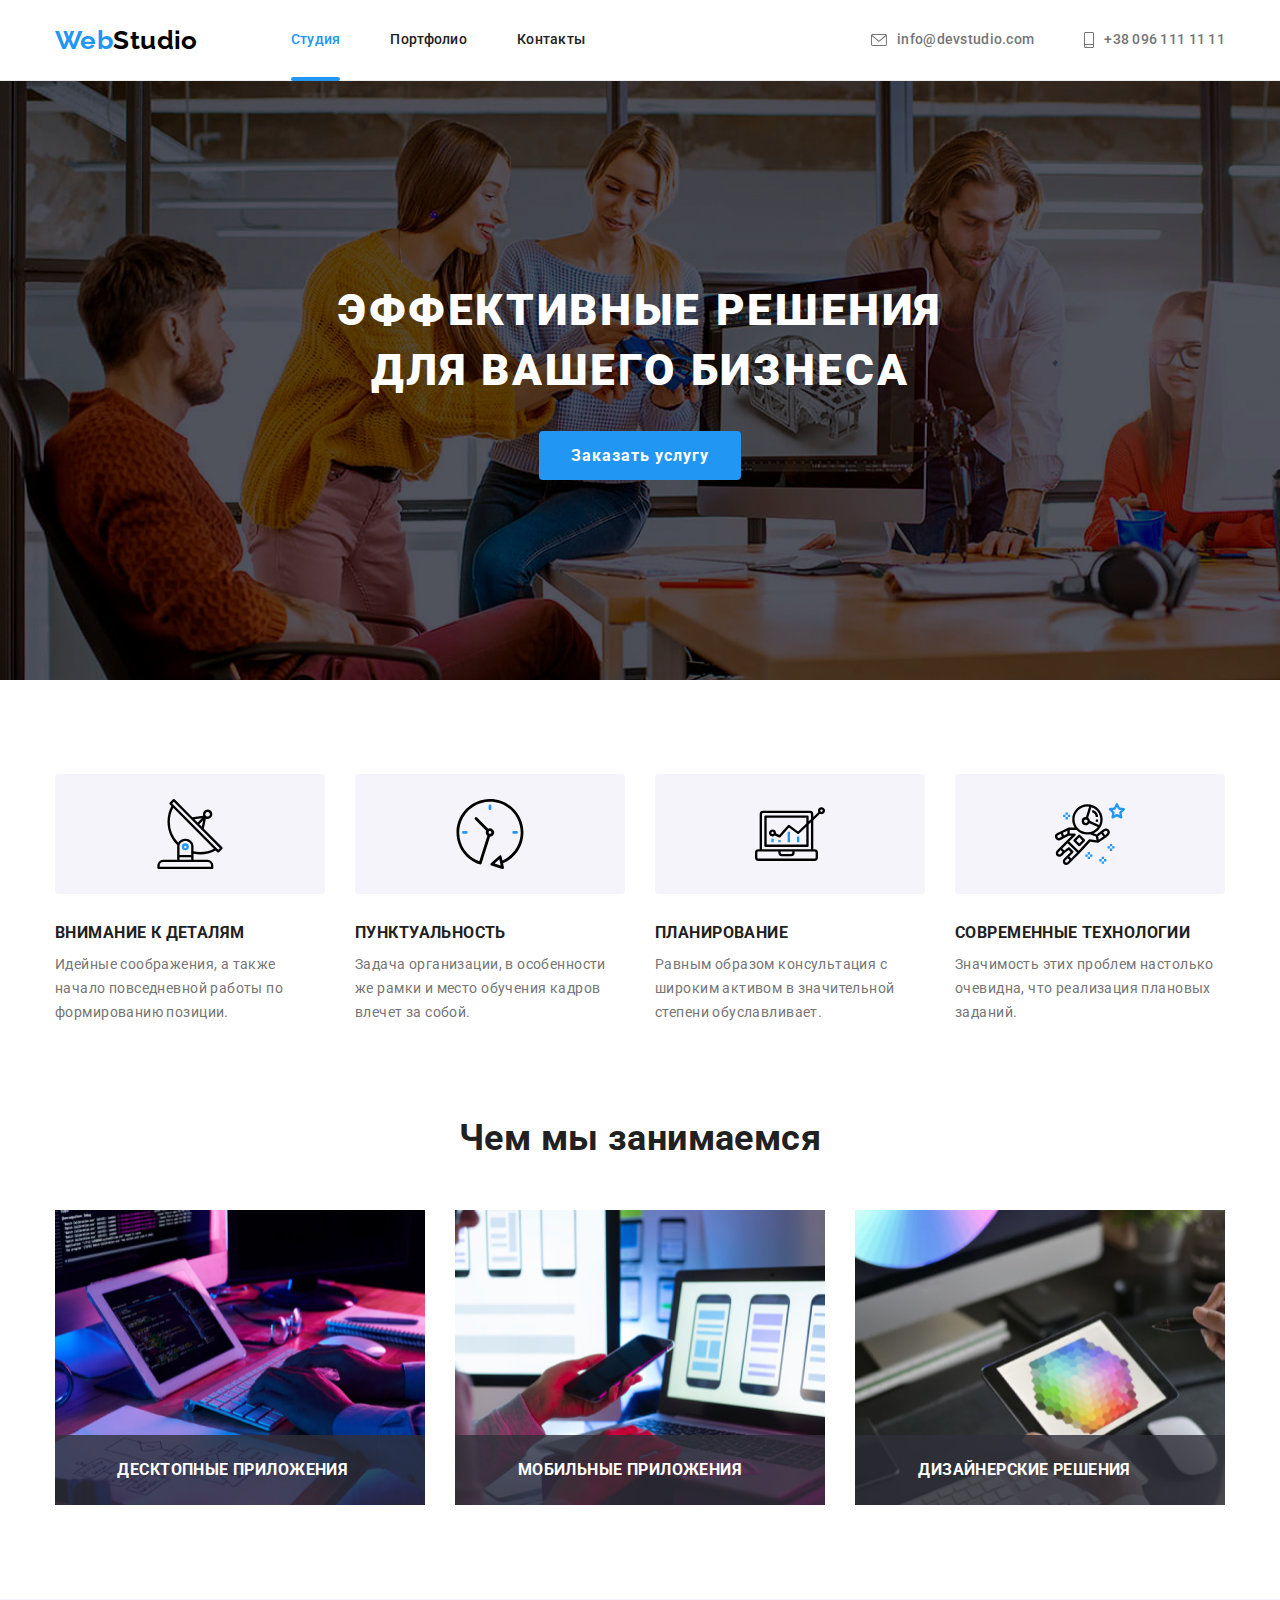
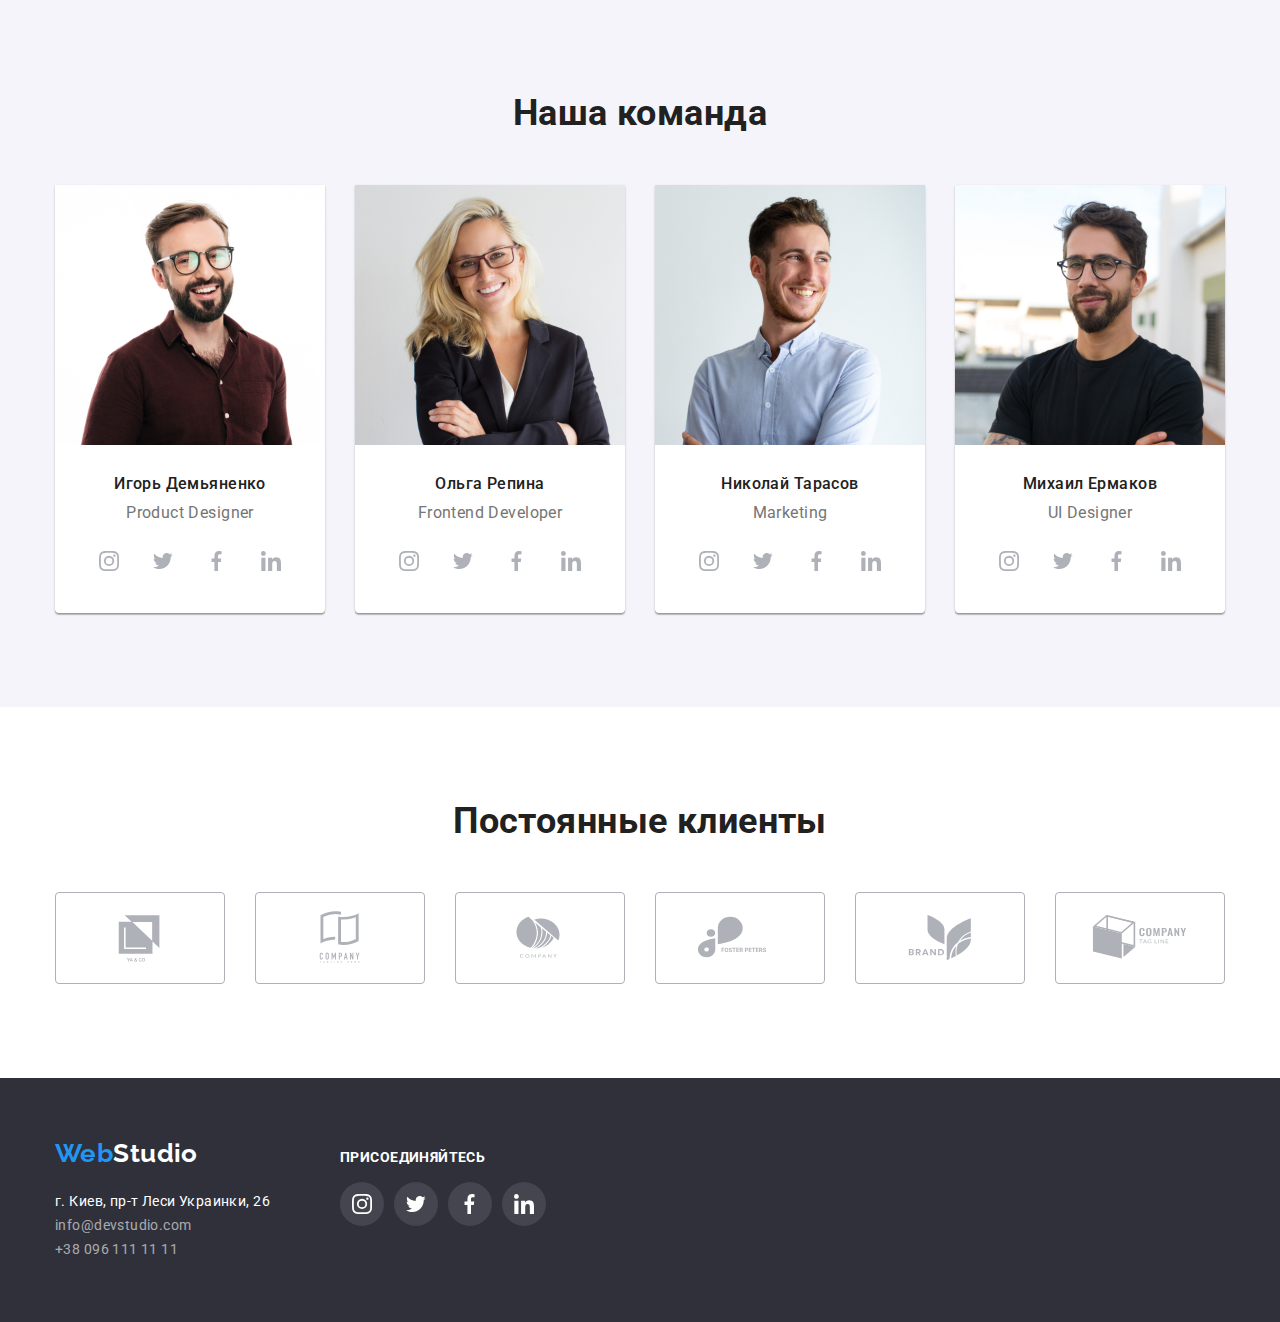
==== commit 6fb23b83: "дз" ====
--- a/index.html
+++ b/index.html
@@ -78,7 +78,11 @@
         </div>
         <div class="backdrobe is-hidden" data-modal>
           <div class="modal">
-            <button class="close" data-modal-close>закрыть</button>
+            <button class="close" data-modal-close>
+              <svg class="btn-close">
+                <use href="./images/icons.svg#close"></use>
+              </svg>
+            </button>
           </div>
         </div>
       </section>
--- a/css/styles.css
+++ b/css/styles.css
@@ -263,6 +263,7 @@
   background-color: #188ce8;
 }
 
+/* модальное окно */
 .backdrobe {
   position: fixed;
   top: 0;
@@ -272,6 +273,10 @@
   height: 100%;
 
   background-color: rgba(0, 0, 0, 20%);
+
+  opacity: 1;
+
+  transition: opacity 250ms var(--cubic);
 }
 
 .backdrobe.is-hidden {
@@ -281,7 +286,7 @@
 
 .modal {
   position: absolute;
-  top: 20%;
+  top: 50%;
   left: 50%;
   transform: translate(-50%, -50%);
 
@@ -298,11 +303,23 @@
   width: 30px;
   height: 30px;
 
-  background: #ffffff;
+  margin-right: -480px;
+  margin-top: 8px;
 
   border-radius: 50%;
   border: 1px solid rgba(0, 0, 0, 0.1);
   box-sizing: border-box;
+
+  background-color: var(--primary-white-color);
+
+  cursor: pointer;
+}
+
+.btn-close {
+  width: 11px;
+  height: 11px;
+
+  fill: #000000;
 }
 
 /* секция особенности */
@@ -404,6 +421,7 @@
 
 .disc-wrap {
   position: relative;
+  z-index: -1;
 }
 
 .disc-wrap::before {
@@ -580,7 +598,6 @@
 
   cursor: pointer;
 
-
   transition: border-color 250ms var(--cubic);
 }
 
@@ -599,15 +616,11 @@
 
   color: currentColor;
   cursor: pointer;
-
-  
 }
 
 .clients-item:hover,
 .clients-item:focus {
   border-color: var(--accent-color);
-
-  
 }
 
 .clients-link:hover .clients-icon,
@@ -674,7 +687,9 @@
   cursor: pointer;
   border-radius: 4px;
 
-  transition: background-color 250ms var(--cubic), color 250ms var(--cubic);
+  transition: background-color 250ms var(--cubic), 
+  color 250ms var(--cubic), 
+  box-shadow 250ms var(--cubic);
 }
 
 .filter-btn:hover,
@@ -724,6 +739,8 @@
 
 .project-link {
   display: block;
+
+  transition: box-shadow 250ms var(--cubic);
 }
 
 .project-link:hover,
@@ -754,9 +771,8 @@
 opacity: 0;
 
 transform: translateY(100%);
-transition: transform 250ms var(--cubic)
-}
-
+transition: transform 250ms var(--cubic);
+}
 
 .product-action {
   position: absolute;
@@ -764,7 +780,7 @@
   display: flex;
   justify-content: center;
   align-items: center;
-
+  
   padding-left: 24px;
   padding-right: 24px;
 
@@ -773,8 +789,6 @@
 
   top: 50%;
   left: 50%;
-
-  transform: translate(-50%, -50%);
 
   font-Size: 18px; 
   Line-height: 1.55;
@@ -784,6 +798,7 @@
 
   opacity: 0;
 
+  transform: translate(-50%, -50%);
   transition: transform 250ms var(--cubic);
 
 }
